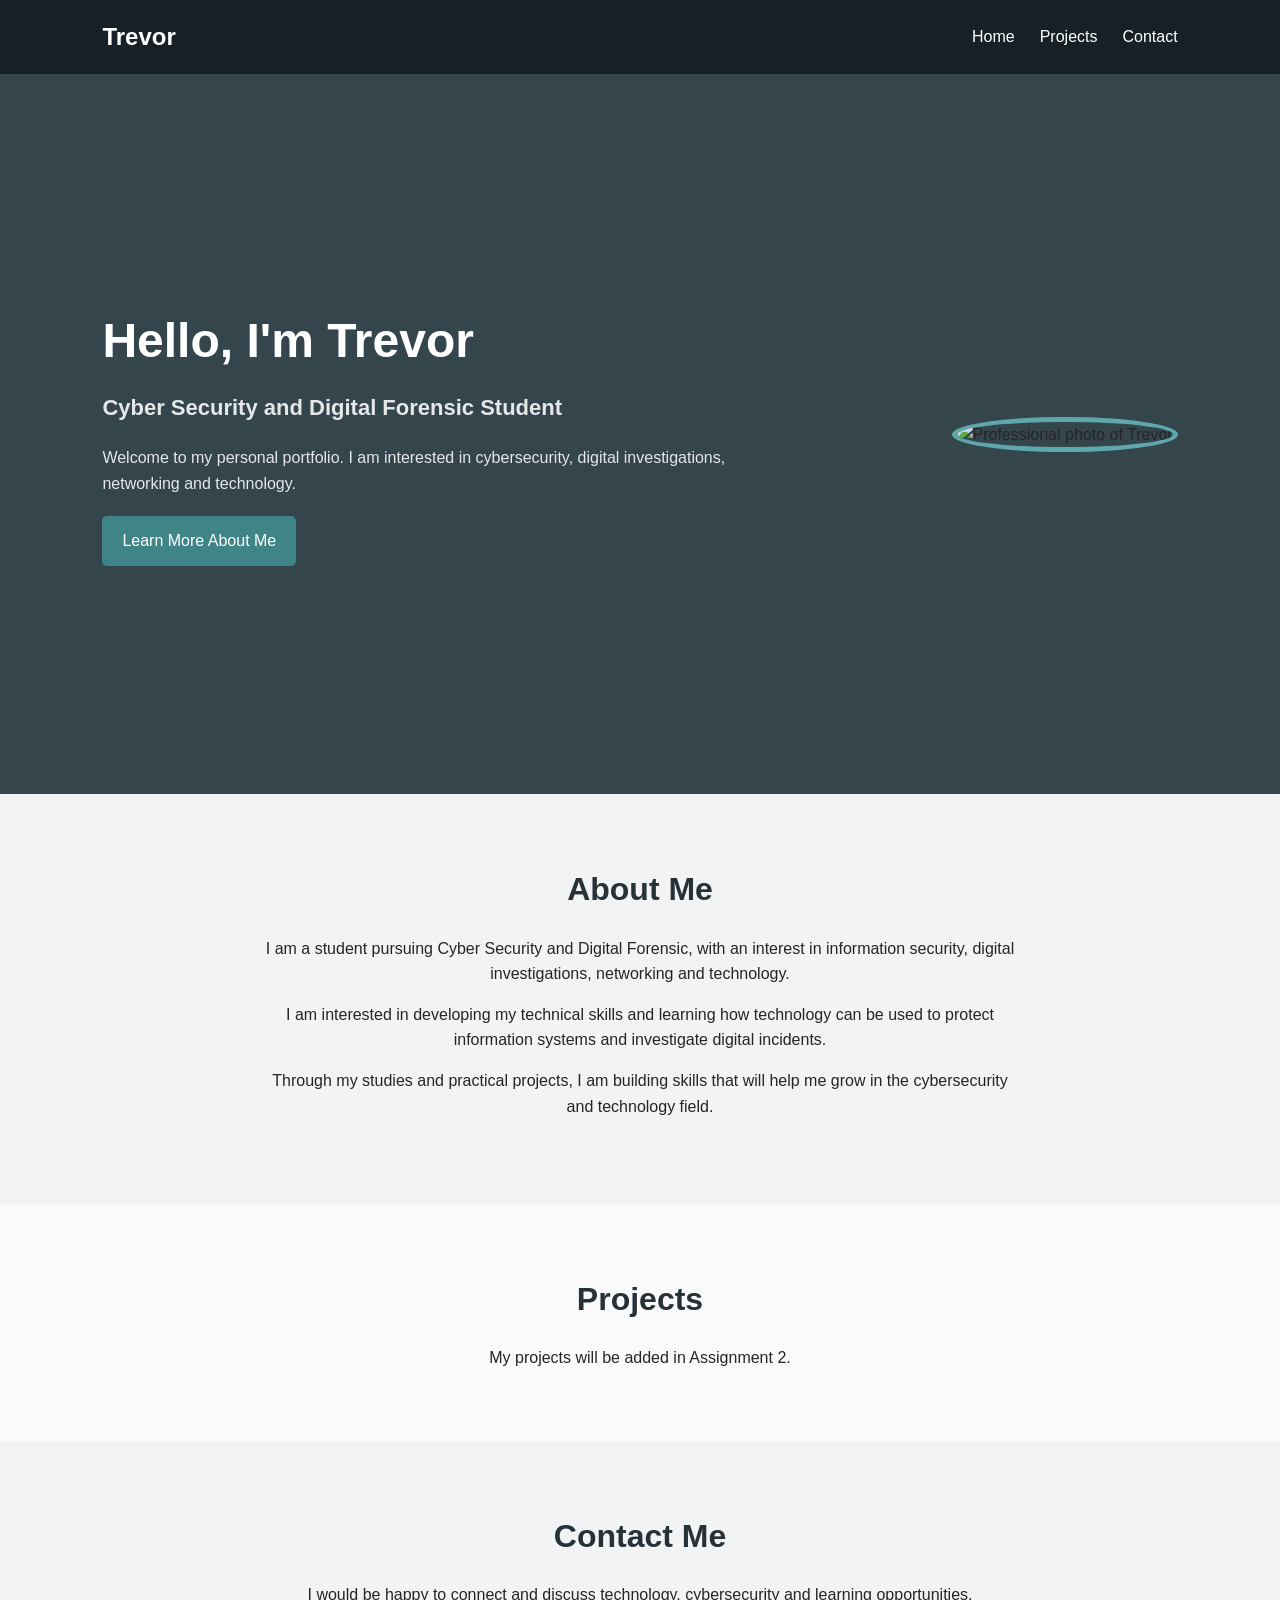
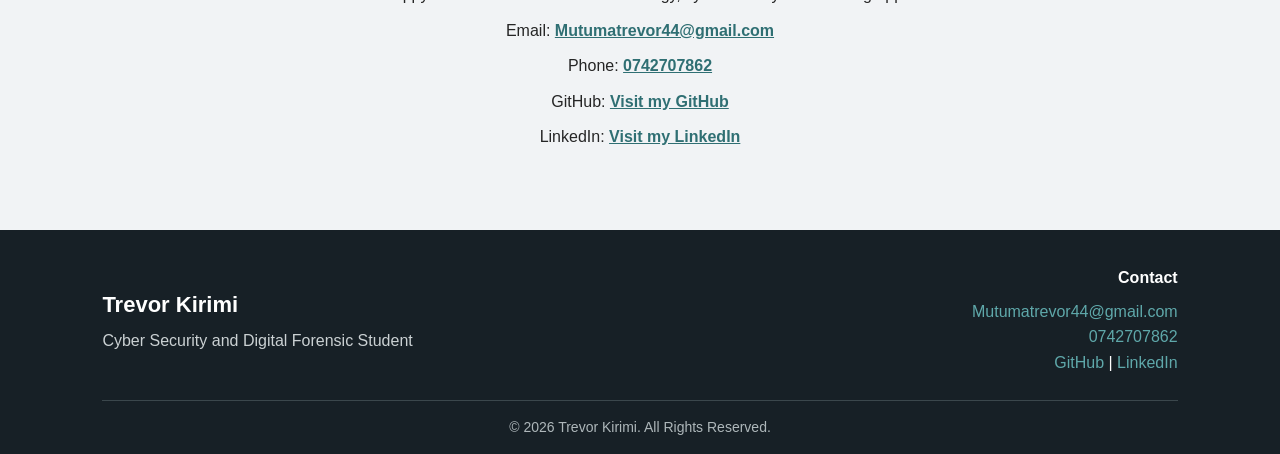
==== index.html @ e161aff9 "sssss" ====
<!DOCTYPE html>
<html lang="en">

<head>
    <meta charset="UTF-8">
    <meta name="viewport" content="width=device-width, initial-scale=1.0">
    <title>Trevor Kirimi - Portfolio</title>
    <link rel="stylesheet" href="style.css">
</head>

<body>

    <!-- Navigation -->
    <header>
        <nav>
            <div class="logo">Trevor</div>

            <ul>
                <li><a href="index.html">Home</a></li>
                <li><a href="#projects">Projects</a></li>
                <li><a href="#contact">Contact</a></li>
            </ul>
        </nav>
    </header>

    <main>

        <!-- Hero Section -->
        <section class="hero">

            <div class="hero-content">

                <h1>Hello, I'm Trevor</h1>

                <p class="tagline">
                    Cyber Security and Digital Forensic Student
                </p>

                <p>
                    Welcome to my personal portfolio. I am interested in
                    cybersecurity, digital investigations, networking and
                    technology.
                </p>

                <a href="#about" class="button">
                    Learn More About Me
                </a>

            </div>

            <div class="hero-image">
                <img src="assets/Headshot.jpg" alt="Professional photo of Trevor">
            </div>

        </section>

        <!-- About Me Section -->
        <section class="about" id="about">

            <h2>About Me</h2>

            <p>
                I am a student pursuing Cyber Security and Digital Forensic,
                with an interest in information security, digital investigations,
                networking and technology.
            </p>

            <p>
                I am interested in developing my technical skills and learning
                how technology can be used to protect information systems and
                investigate digital incidents.
            </p>

            <p>
                Through my studies and practical projects, I am building skills
                that will help me grow in the cybersecurity and technology field.
            </p>

        </section>

        <!-- Projects Section -->
        <section class="projects" id="projects">

            <h2>Projects</h2>

            <p>
                My projects will be added in Assignment 2.
            </p>

        </section>

        <!-- Contact Section -->
        <section class="contact" id="contact">

            <h2>Contact Me</h2>

            <p>
                I would be happy to connect and discuss technology,
                cybersecurity and learning opportunities.
            </p>

            <p>
                Email:
                <a href="mailto:Mutumatrevor44@gmail.com">
                    Mutumatrevor44@gmail.com
                </a>
            </p>

            <p>
                Phone:
                <a href="tel:0742707862">
                    0742707862
                </a>
            </p>

            <p>
                GitHub:
                <a href="https://github.com/kirimitrevor" target="_blank">
                    Visit my GitHub
                </a>
            </p>

            <p>
                LinkedIn:
                <a href="https://www.linkedin.com/in/trevor-kirimi-78b19043a" target="_blank">
                    Visit my LinkedIn
                </a>
            </p>

        </section>

    </main>

    <!-- Footer -->
    <footer>

        <div class="footer-content">

            <div class="footer-about">
                <h3>Trevor Kirimi</h3>
                <p>
                    Cyber Security and Digital Forensic Student
                </p>
            </div>

            <div class="footer-contact">

                <h4>Contact</h4>

                <p>
                    <a href="mailto:Mutumatrevor44@gmail.com">
                        Mutumatrevor44@gmail.com
                    </a>
                </p>

                <p>
                    <a href="tel:0742707862">
                        0742707862
                    </a>
                </p>

                <p>
                    <a href="https://github.com/kirimitrevor" target="_blank">
                        GitHub
                    </a>
                    |
                    <a href="https://www.linkedin.com/in/trevor-kirimi-78b19043a" target="_blank">
                        LinkedIn
                    </a>
                </p>

            </div>

        </div>

        <div class="footer-bottom">
            <p>
                &copy; 2026 Trevor Kirimi. All Rights Reserved.
            </p>
        </div>

    </footer>

</body>

</html>
---- style.css ----
* {
    box-sizing: border-box;
    margin: 0;
    padding: 0;
}

body {
    font-family: Arial, sans-serif;
    color: #252525;
    background-color: #fafafa;
    line-height: 1.6;
}

html {
    scroll-behavior: smooth;
}

/* Navigation */
header {
    background-color: #172026;
    padding: 18px 8%;
}

nav {
    display: flex;
    justify-content: space-between;
    align-items: center;
}

.logo {
    color: white;
    font-size: 24px;
    font-weight: bold;
}

nav ul {
    display: flex;
    list-style: none;
    gap: 25px;
}

nav a {
    color: white;
    text-decoration: none;
}

nav a:hover {
    color: #5fa8aa;
}

/* Main sections */
section {
    padding: 70px 8%;
}

/* Hero section */
.hero {
    min-height: 80vh;
    display: flex;
    justify-content: space-between;
    align-items: center;
    gap: 50px;
    background-color: #34454c;
}

.hero-content {
    max-width: 650px;
}

.hero h1 {
    font-size: 48px;
    color: white;
    margin-bottom: 10px;
}

.tagline {
    font-size: 22px;
    color: #5fa8aa;
    font-weight: bold;
    margin-bottom: 20px;
}

.hero p {
    color: #e5e7e9;
}

.hero-image img {
    width: 280px;
    height: 280px;
    object-fit: cover;
    border-radius: 50%;
    border: 5px solid #5fa8aa;
}

/* Button */
.button {
    display: inline-block;
    margin-top: 20px;
    padding: 12px 20px;
    background-color: #3f8588;
    color: white;
    text-decoration: none;
    border-radius: 5px;
}

.button:hover {
    background-color: #24565a;
}

/* About section */
.about {
    background-color: #f1f3f5;
    text-align: center;
}

.about h2,
.projects h2,
.contact h2 {
    color: #263238;
    font-size: 32px;
    margin-bottom: 20px;
}

.about p {
    max-width: 750px;
    margin: 0 auto 15px;
}

/* Projects section */
.projects {
    background-color: #fafafa;
    text-align: center;
}

.projects p {
    max-width: 650px;
    margin: auto;
}

/* Contact section */
.contact {
    background-color: #f1f3f5;
    text-align: center;
}

.contact p {
    margin-bottom: 10px;
}

.contact a {
    color: #2f6f73;
    font-weight: bold;
}

/* Footer */
footer {
    background-color: #172026;
    color: white;
    padding: 35px 8% 15px;
}

.footer-content {
    display: flex;
    justify-content: space-between;
    align-items: center;
    gap: 30px;
}

.footer-about h3 {
    font-size: 22px;
    margin-bottom: 5px;
}

.footer-about p {
    color: #cbd1d3;
}

.footer-contact {
    text-align: right;
}

.footer-contact h4 {
    margin-bottom: 8px;
}

.footer-contact a {
    color: #5fa8aa;
    text-decoration: none;
}

.footer-contact a:hover {
    text-decoration: underline;
}

.footer-bottom {
    border-top: 1px solid #3b474c;
    margin-top: 25px;
    padding-top: 15px;
    text-align: center;
    color: #aeb7ba;
    font-size: 14px;
}

/* Responsive design */
@media (max-width: 768px) {

    nav {
        flex-direction: column;
        gap: 15px;
    }

    nav ul {
        gap: 15px;
    }

    .hero {
        flex-direction: column-reverse;
        text-align: center;
        padding-top: 50px;
    }

    .hero h1 {
        font-size: 38px;
    }

    .hero-image img {
        width: 220px;
        height: 220px;
    }

    /* Footer on smaller screens */
    .footer-content {
        flex-direction: column;
        text-align: center;
    }

    .footer-contact {
        text-align: center;
    }
}

/* Small screens - supports the required 320px width */
@media (max-width: 480px) {

    section {
        padding: 50px 20px;
    }

    nav ul {
        gap: 10px;
        font-size: 14px;
    }

    .hero h1 {
        font-size: 32px;
    }

    .tagline {
        font-size: 18px;
    }

    .hero-image img {
        width: 180px;
        height: 180px;
    }

    /* Footer on very small screens */
    footer {
        padding: 30px 20px 15px;
    }

    .footer-about h3 {
        font-size: 20px;
    }

    .footer-about p {
        font-size: 14px;
    }

    .footer-contact {
        font-size: 14px;
    }
}
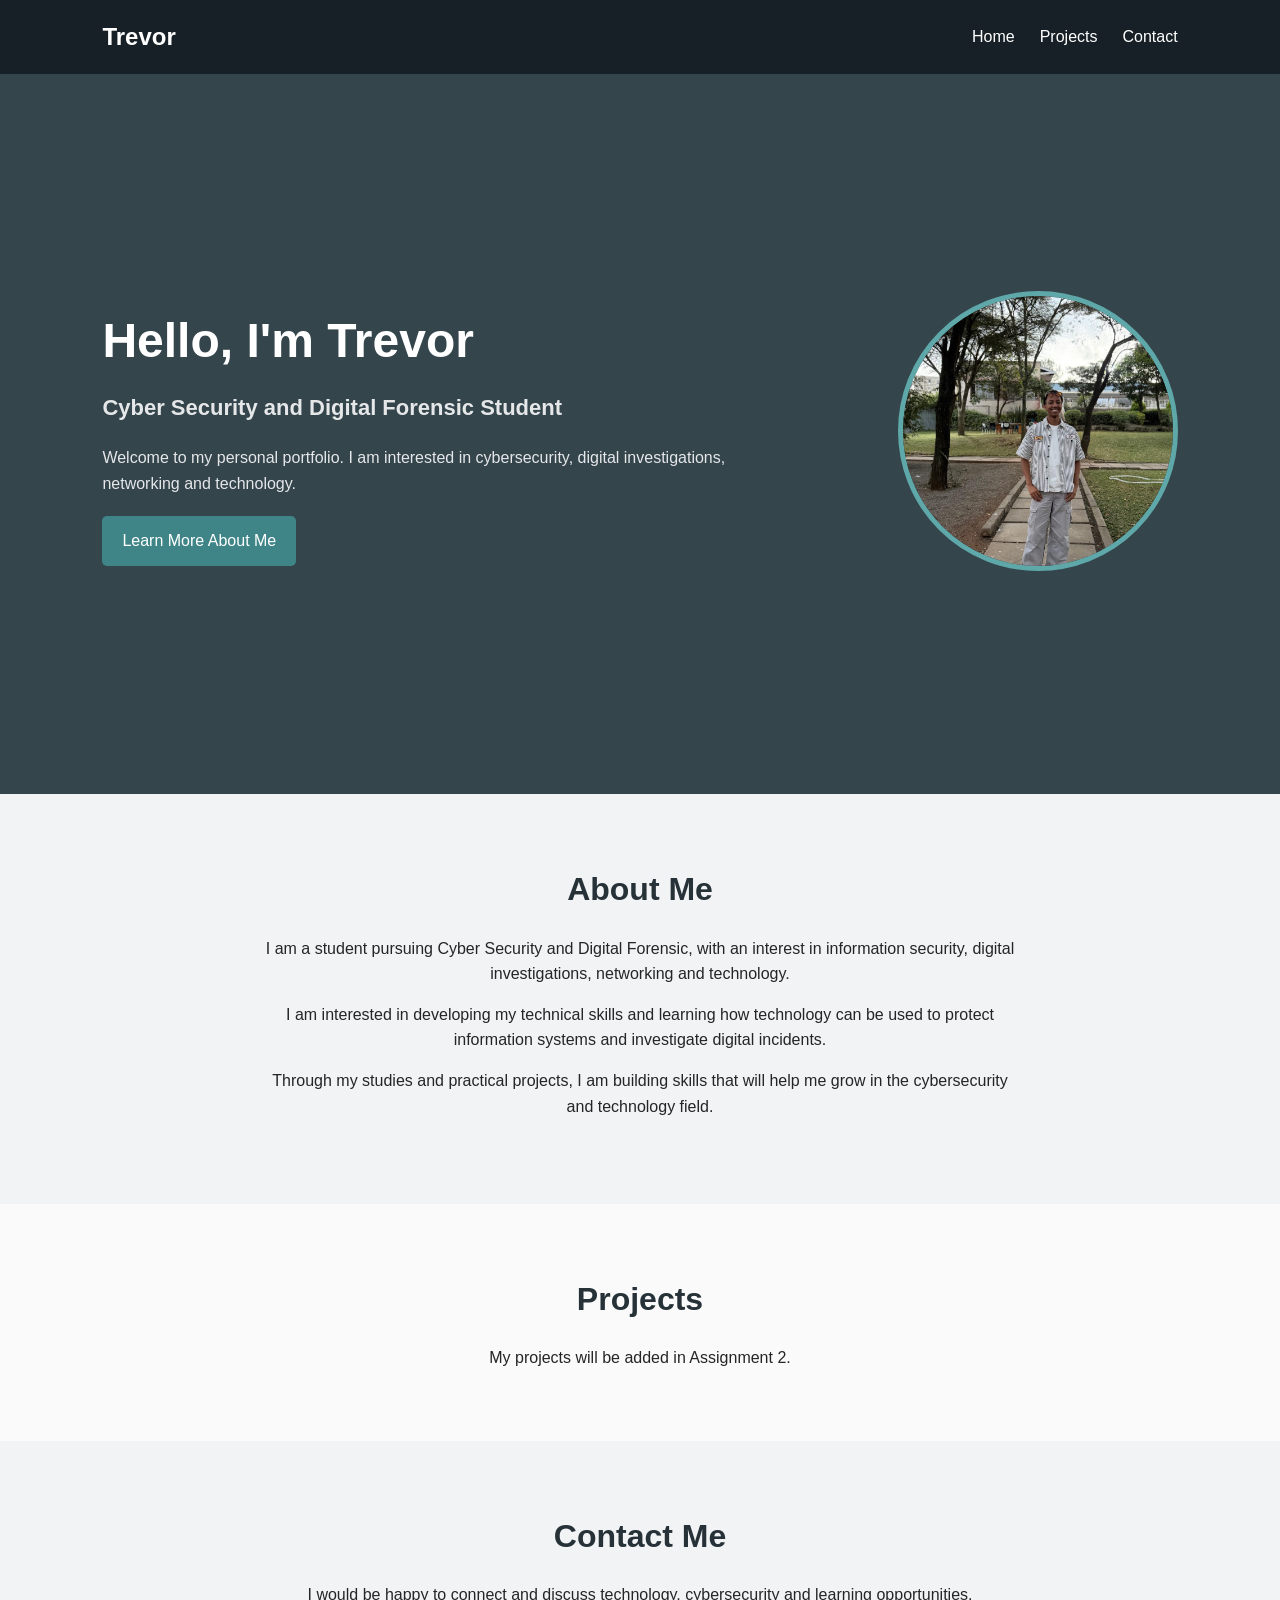
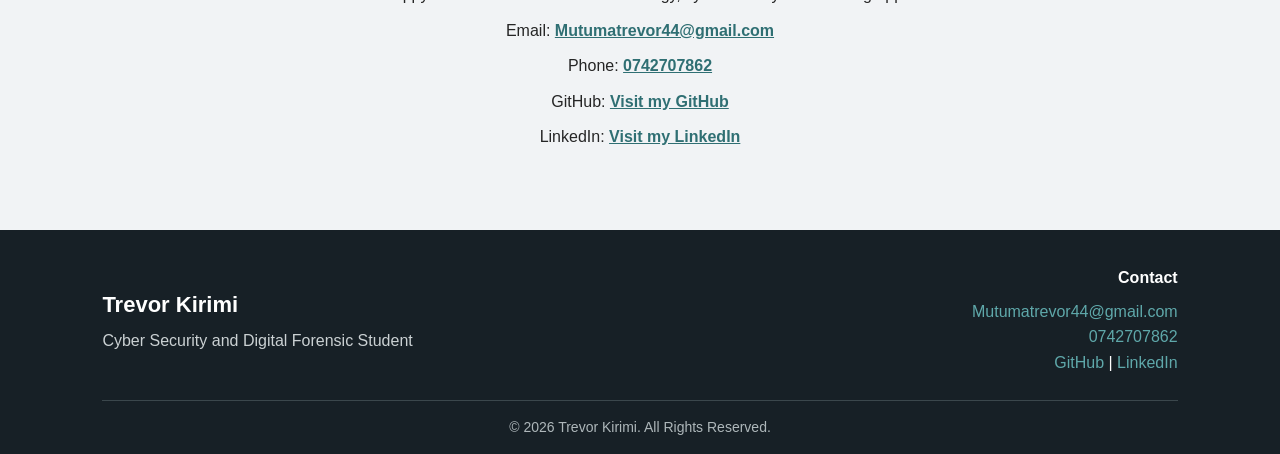
==== commit 738133b0: "Update index.html" ====
--- a/index.html
+++ b/index.html
@@ -49,7 +49,7 @@
             </div>
 
             <div class="hero-image">
-                <img src="assets/Headshot.jpg" alt="Professional photo of Trevor">
+                <img src="assets/headshot.jpg" alt="Professional photo of Trevor">
             </div>
 
         </section>
@@ -183,4 +183,4 @@
 
 </body>
 
-</html>+</html>
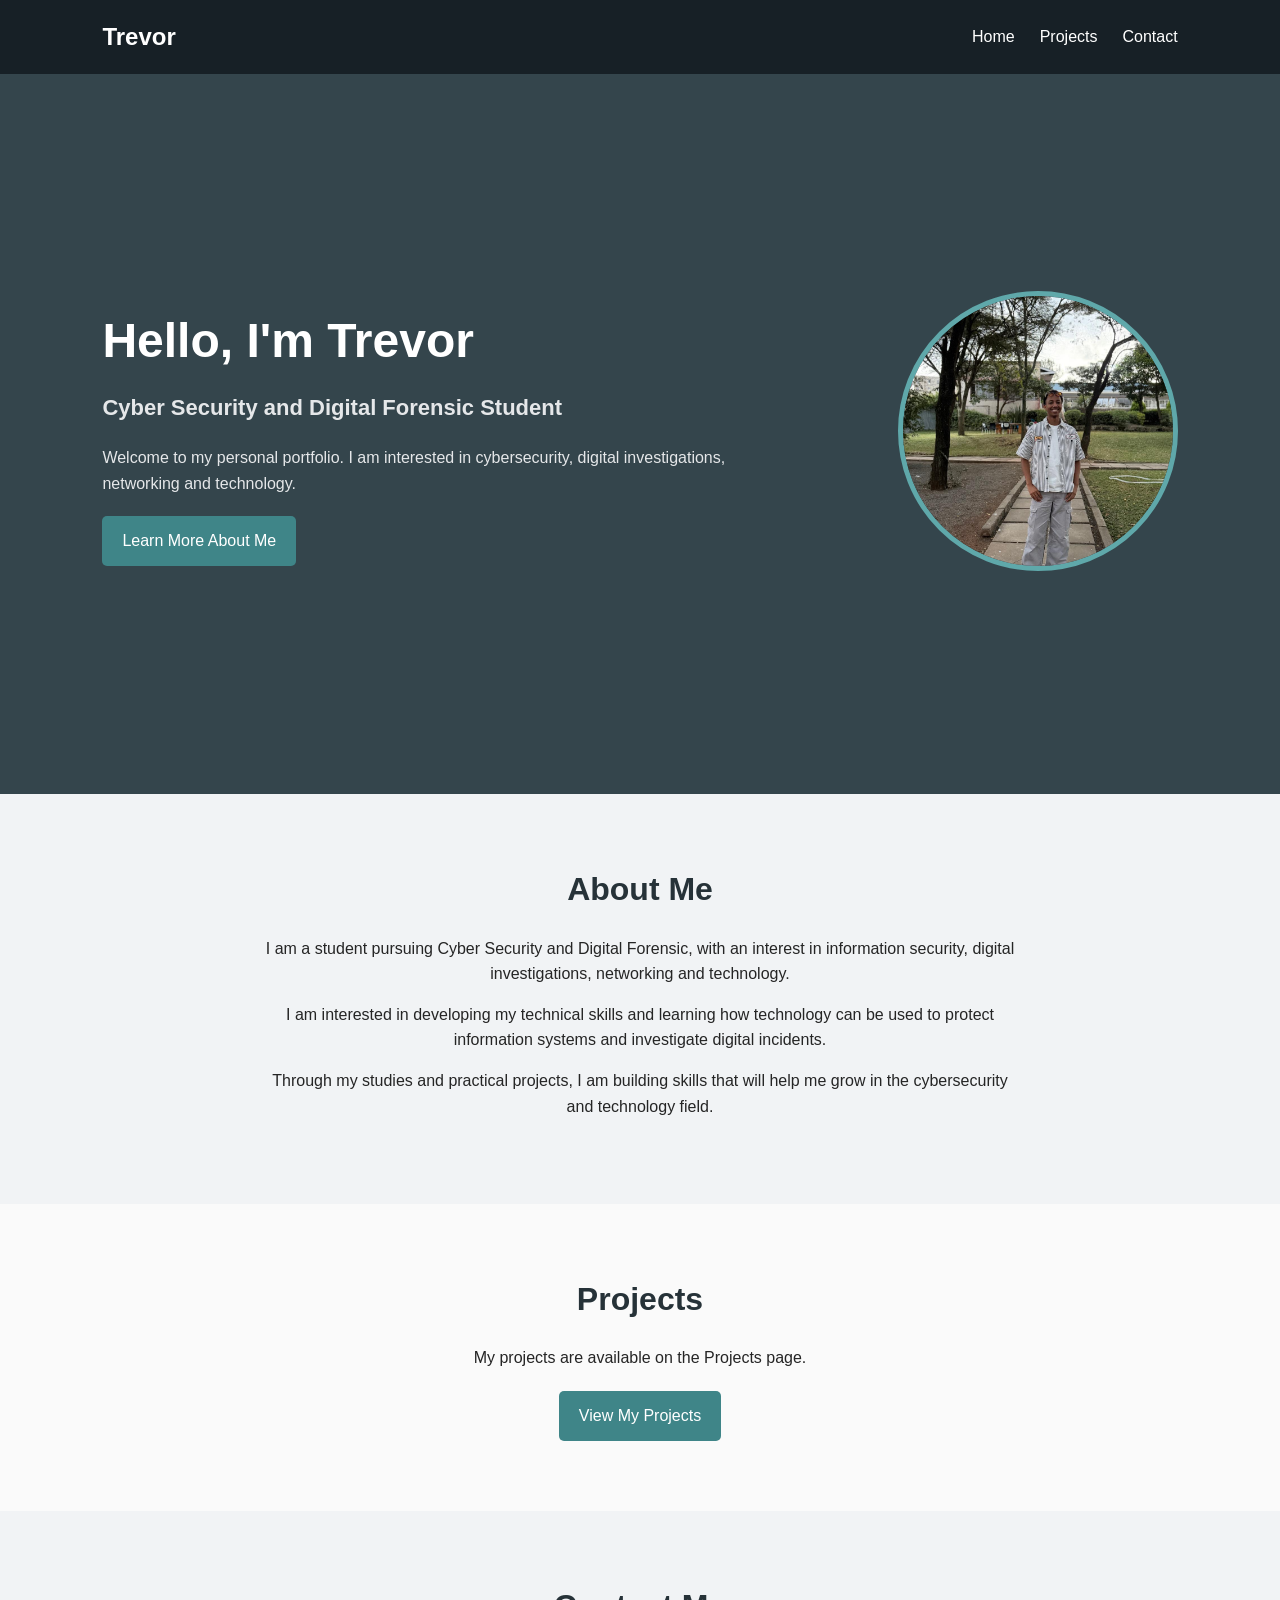
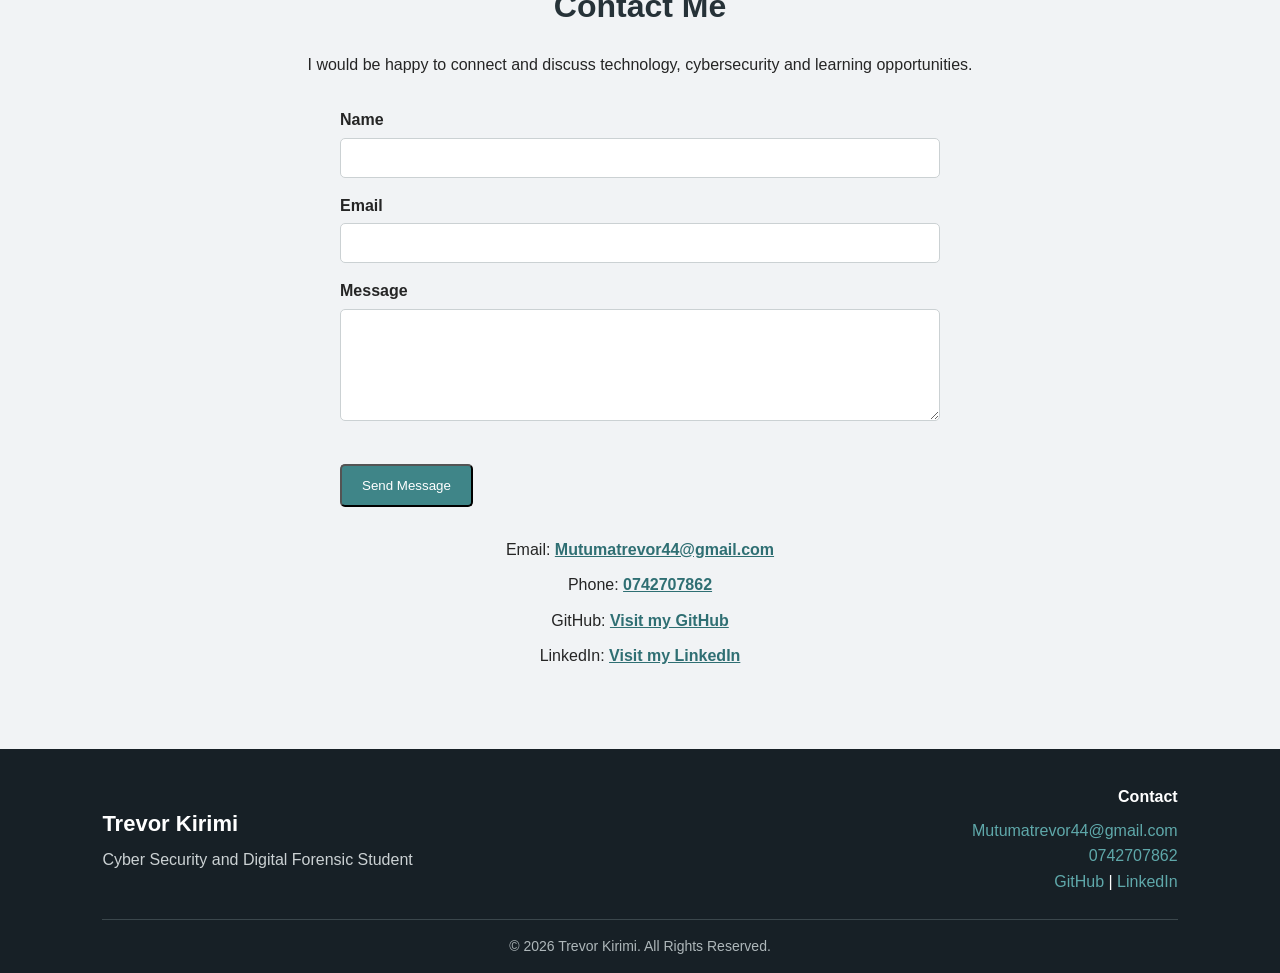
==== commit 118c22d6: "Complete Assignment 2 portfolio" ====
--- a/index.html
+++ b/index.html
@@ -17,7 +17,7 @@
 
             <ul>
                 <li><a href="index.html">Home</a></li>
-                <li><a href="#projects">Projects</a></li>
+                <li><a href="projects.html">Projects</a></li>
                 <li><a href="#contact">Contact</a></li>
             </ul>
         </nav>
@@ -84,8 +84,12 @@
             <h2>Projects</h2>
 
             <p>
-                My projects will be added in Assignment 2.
-            </p>
+                My projects are available on the Projects page.
+            </p>
+
+            <a href="projects.html" class="button">
+                View My Projects
+            </a>
 
         </section>
 
@@ -98,6 +102,31 @@
                 I would be happy to connect and discuss technology,
                 cybersecurity and learning opportunities.
             </p>
+
+            <form id="contactForm">
+
+                <div>
+                    <label for="name">Name</label>
+                    <input type="text" id="name" name="name" required>
+                </div>
+
+                <div>
+                    <label for="email">Email</label>
+                    <input type="email" id="email" name="email" required>
+                </div>
+
+                <div>
+                    <label for="message">Message</label>
+                    <textarea id="message" name="message" rows="5" required></textarea>
+                </div>
+
+                <button type="submit" class="button">
+                    Send Message
+                </button>
+
+                <p id="formMessage"></p>
+
+            </form>
 
             <p>
                 Email:
@@ -181,6 +210,8 @@
 
     </footer>
 
+    <script src="script.js"></script>
+
 </body>
 
-</html>
+</html>
--- a/style.css
+++ b/style.css
@@ -132,9 +132,49 @@
     text-align: center;
 }
 
-.projects p {
-    max-width: 650px;
-    margin: auto;
+.projects h1 {
+    color: #263238;
+    font-size: 32px;
+    margin-bottom: 30px;
+}
+
+.project-container {
+    display: flex;
+    justify-content: center;
+    gap: 20px;
+    flex-wrap: wrap;
+}
+
+.project-card {
+    background-color: white;
+    border: 1px solid #d9dfe1;
+    border-radius: 5px;
+    padding: 25px;
+    width: 300px;
+    text-align: left;
+}
+/* Project thumbnails */
+.project-card img {
+width: 100%;
+height: 160px;
+object-fit: cover;
+border-radius: 5px;
+margin-bottom: 15px;
+}
+
+
+.project-card h2 {
+    color: #263238;
+    font-size: 21px;
+    margin-bottom: 12px;
+}
+
+.project-card p {
+    margin-bottom: 12px;
+}
+
+.project-card .button {
+    margin-top: 5px;
 }
 
 /* Contact section */
@@ -280,4 +320,132 @@
     .footer-contact {
         font-size: 14px;
     }
+}
+/* Skills Section */
+.skills {
+    background-color: #f1f3f5;
+    text-align: center;
+}
+
+.skills h1 {
+    color: #263238;
+    font-size: 32px;
+    margin-bottom: 30px;
+}
+
+.skill {
+    max-width: 650px;
+    margin: 0 auto 20px;
+    text-align: left;
+}
+
+.skill p {
+    margin-bottom: 5px;
+    font-weight: bold;
+}
+
+.skill-bar {
+    background-color: #d9dfe1;
+    border-radius: 5px;
+    overflow: hidden;
+}
+
+.skill-level {
+    background-color: #3f8588;
+    color: white;
+    padding: 5px;
+    text-align: right;
+    font-size: 14px;
+}
+.skill-level.html {
+    width: 70%;
+}
+
+.skill-level.javascript {
+    width: 55%;
+}
+
+.skill-level.networking {
+    width: 60%;
+}
+
+.skill-level.cybersecurity {
+    width: 50%;
+}
+
+.skill-level.troubleshooting {
+    width: 65%;
+}
+/* Services Section */
+.services {
+    background-color: #f1f3f5;
+    text-align: center;
+}
+
+.services h1 {
+    color: #263238;
+    font-size: 32px;
+    margin-bottom: 30px;
+}
+
+.services-container {
+    display: flex;
+    justify-content: center;
+    gap: 20px;
+    flex-wrap: wrap;
+}
+
+.service {
+    background-color: white;
+    border: 1px solid #d9dfe1;
+    border-radius: 5px;
+    padding: 20px;
+    width: 280px;
+}
+
+.service h2 {
+    color: #263238;
+    font-size: 20px;
+    margin-bottom: 10px;
+}
+/* Contact Form */
+#contactForm {
+    max-width: 600px;
+    margin: 30px auto;
+    text-align: left;
+}
+
+#contactForm div {
+    margin-bottom: 15px;
+}
+
+#contactForm label {
+    display: block;
+    margin-bottom: 5px;
+    font-weight: bold;
+}
+
+#contactForm input,
+#contactForm textarea {
+    width: 100%;
+    padding: 10px;
+    border: 1px solid #cbd1d3;
+    border-radius: 5px;
+    font-family: Arial, sans-serif;
+    font-size: 16px;
+}
+
+#contactForm textarea {
+    resize: vertical;
+}
+
+#contactForm input:focus,
+#contactForm textarea:focus {
+    outline: none;
+    border-color: #3f8588;
+}
+
+#formMessage {
+    margin-top: 15px;
+    font-weight: bold;
 }
